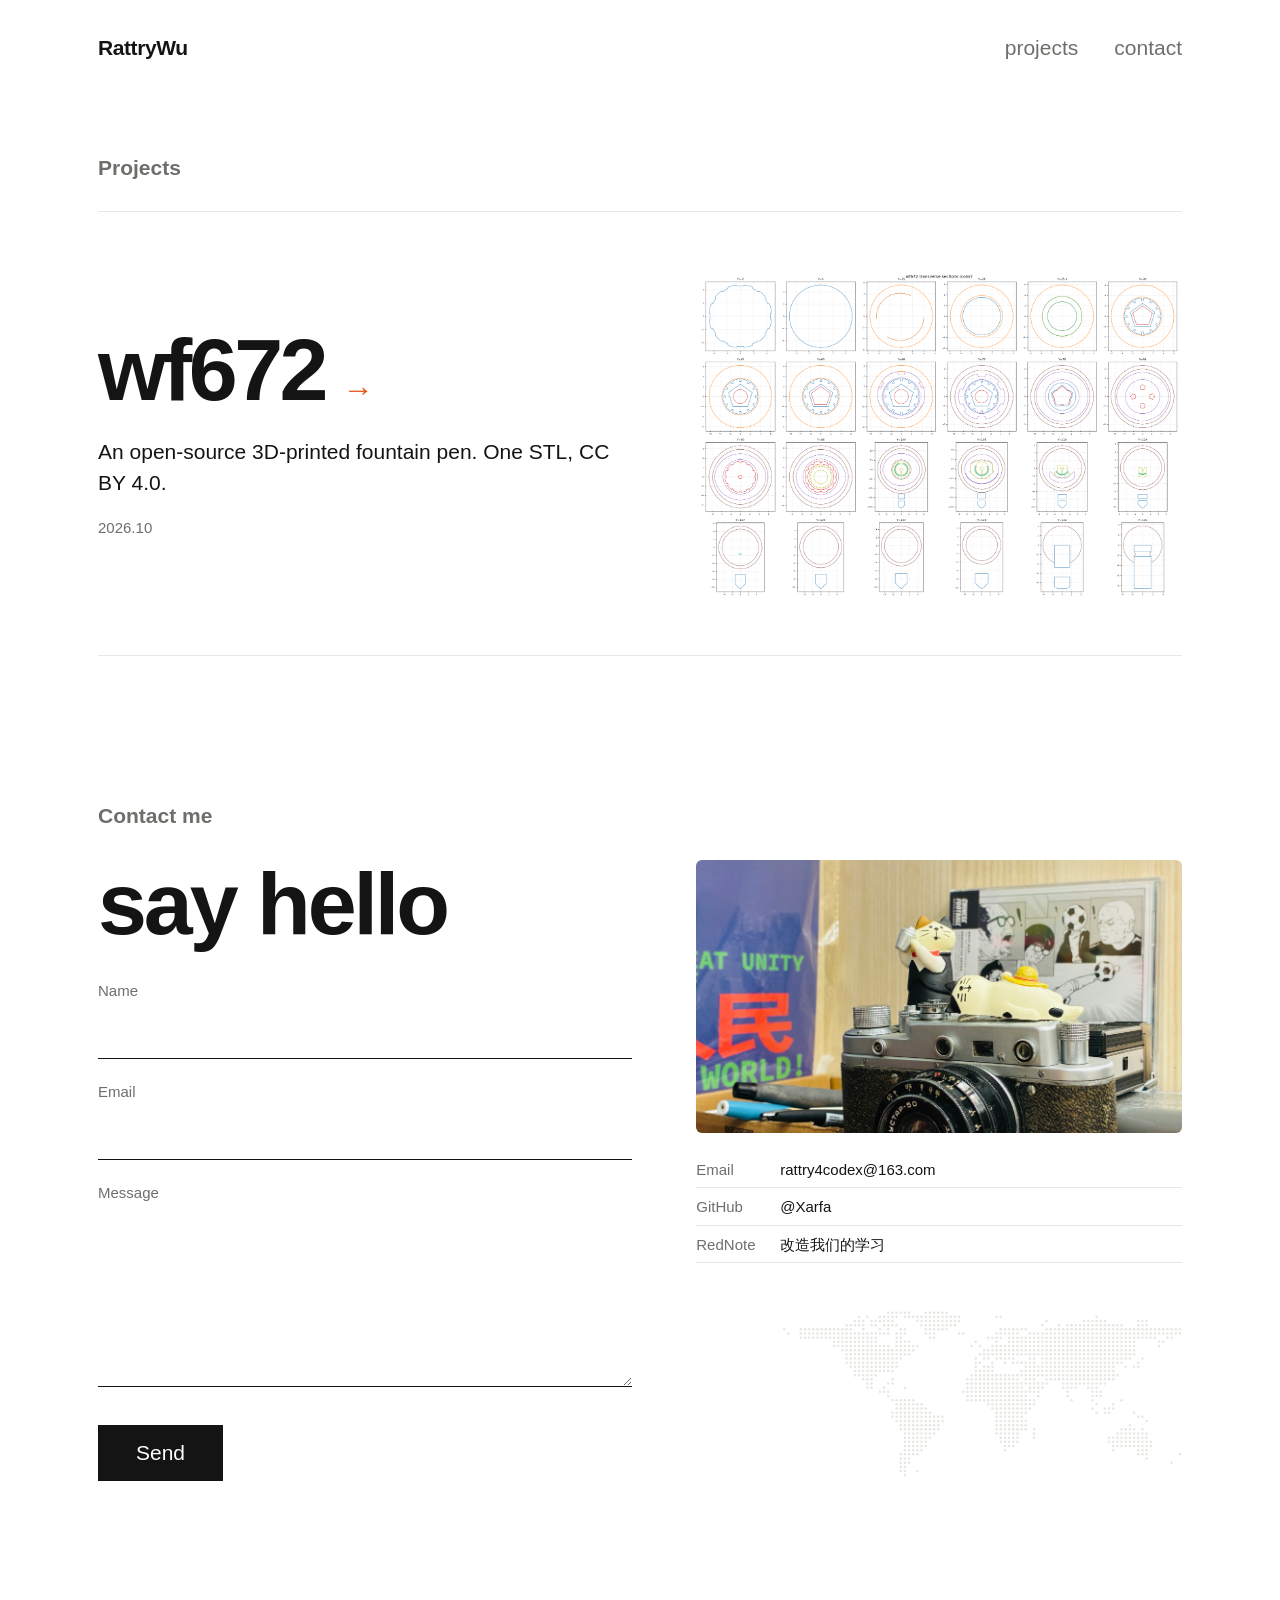
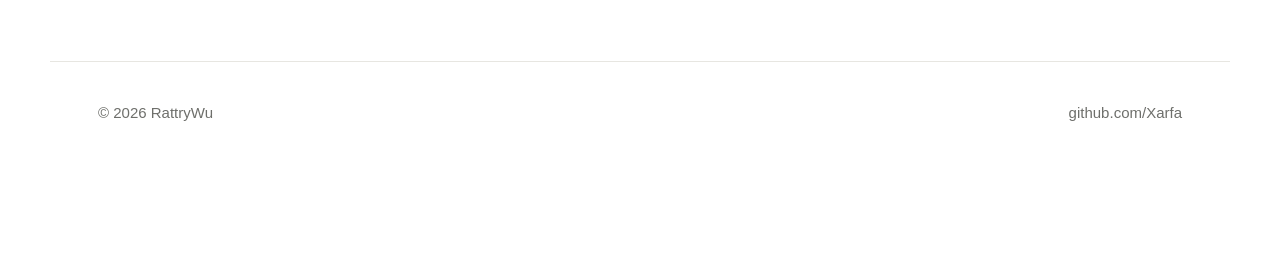
==== index.html @ 5358d97d "Version the visitors script URL to bust cache" ====
<!doctype html>
<html lang="en">
<head>
<meta charset="utf-8">
<meta name="viewport" content="width=device-width, initial-scale=1">
<title>RattryWu</title>
<meta name="description" content="RattryWu — industrial design, engineered in the open. Current project: wf672, an open-source 3D-printed fountain pen.">
<meta property="og:title" content="RattryWu">
<meta property="og:description" content="Industrial design, engineered in the open. wf672 — an open-source 3D-printed fountain pen.">
<meta property="og:image" content="assets/sec_trans_color.png">
<link rel="icon" href="favicon.svg" type="image/svg+xml">
<link rel="stylesheet" href="style.css">
</head>
<body>

<header class="top">
  <a class="wordmark" href="#top">RattryWu</a>
  <nav class="nav">
    <a href="#projects">projects</a>
    <a href="#contact">contact</a>
  </nav>
</header>

<main id="top">

  <!-- ============ PROJECTS ============ -->
  <section class="projects" id="projects">
    <div class="wrap">
      <p class="label">Projects</p>

      <a class="project-bar" href="wf672/">
        <div>
          <span class="project-name">wf672<span class="arrow">→</span></span>
          <p class="project-desc">An open-source 3D-printed fountain pen. One STL, CC BY 4.0.</p>
          <p class="project-meta">2026.10</p>
        </div>
        <figure class="project-plate">
          <img src="assets/sec_trans_color.png" alt="wf672 transverse sections plate" loading="lazy">
        </figure>
      </a>

    </div>
  </section>

  <!-- ============ CONTACT ============ -->
  <section class="contact" id="contact">
    <div class="wrap">
      <p class="label">Contact me</p>
      <div class="contact-grid">
        <div>
          <h2>say hello</h2>
          <form action="https://formsubmit.co/rattry4codex@163.com" method="POST">
            <input type="hidden" name="_subject" value="New message from xarfa.github.io/wffp">
            <input type="hidden" name="_captcha" value="false">
            <input type="hidden" name="_template" value="table">
            <div class="row">
              <label for="f-name">Name</label>
              <input id="f-name" type="text" name="name" autocomplete="name" required>
            </div>
            <div class="row">
              <label for="f-email">Email</label>
              <input id="f-email" type="email" name="email" autocomplete="email" required>
            </div>
            <div class="row">
              <label for="f-msg">Message</label>
              <textarea id="f-msg" name="message" rows="5" required></textarea>
            </div>
            <button class="btn" type="submit">Send</button>
          </form>
        </div>
        <div>
          <figure class="contact-photo">
            <img src="assets/contact-me.jpg" alt="The shelf where the pen lives" loading="lazy">
          </figure>
          <div class="contact-links">
            <a href="mailto:rattry4codex@163.com"><span class="k">Email</span>rattry4codex@163.com</a>
            <a href="https://github.com/Xarfa" target="_blank" rel="noopener"><span class="k">GitHub</span>@Xarfa</a>
            <a href="https://www.xiaohongshu.com/user/profile/65b21361000000000e00224f" target="_blank" rel="noopener"><span class="k">RedNote</span>改造我们的学习</a>
          </div>
          <div class="visitors" id="visitors"></div>
        </div>
      </div>
    </div>
  </section>

</main>

<footer class="foot">
  <span>© 2026 RattryWu</span>
  <a href="https://github.com/Xarfa" target="_blank" rel="noopener">github.com/Xarfa</a>
</footer>

<script src="assets/visitors.js?v=20261005b" defer></script>
</body>
</html>
---- style.css ----
/* wffp — RattryWu. hand-built, no framework. swiss/braun minimal, one orange accent.
   font sizes: exactly three — display / text / fine. */

:root {
  --bg: #ffffff;
  --ink: #141414;
  --mute: #6e6f6b;
  --line: #e7e6e1;
  --accent: #e8571a; /* the pen's o-ring orange */
  --max: 1180px;
  --pad: clamp(20px, 4vw, 48px);
  --fs-display: clamp(44px, 7vw, 88px);
  --fs-text: 21px;
  --fs-fine: 15px;
}

* { margin: 0; padding: 0; box-sizing: border-box; }

html { scroll-behavior: smooth; }

body {
  background: var(--bg);
  color: var(--ink);
  font-family: "Helvetica Neue", Helvetica, Arial, "Segoe UI", sans-serif;
  font-size: var(--fs-text);
  line-height: 1.5;
  -webkit-font-smoothing: antialiased;
}

a { color: inherit; text-decoration: none; }
img { display: block; max-width: 100%; height: auto; }

.wrap {
  max-width: var(--max);
  margin: 0 auto;
  padding: 0 var(--pad);
}

/* ---------- header ---------- */
.top {
  display: flex;
  justify-content: space-between;
  align-items: baseline;
  padding: 32px var(--pad);
  max-width: var(--max);
  margin: 0 auto;
}
.wordmark {
  font-weight: 700;
  font-size: var(--fs-text);
  letter-spacing: -0.02em;
}
.wordmark:hover { color: var(--accent); }
.nav { display: flex; gap: 36px; font-size: var(--fs-text); }
.nav a { color: var(--mute); }
.nav a:hover { color: var(--ink); }

/* ---------- section labels ---------- */
.label {
  font-size: var(--fs-text);
  font-weight: 700;
  color: var(--mute);
  margin-bottom: 28px;
}

/* ---------- projects ---------- */
.projects { padding: 56px 0 24px; }

.project-bar {
  display: grid;
  grid-template-columns: 1.1fr 1fr;
  gap: clamp(24px, 5vw, 72px);
  align-items: center;
  padding: 56px 0;
  border-top: 1px solid var(--line);
}
.project-bar:last-of-type { border-bottom: 1px solid var(--line); }

.project-name {
  font-size: var(--fs-display);
  font-weight: 700;
  letter-spacing: -0.04em;
  line-height: 0.95;
  display: inline-flex;
  align-items: baseline;
  gap: 18px;
}
.project-name .arrow {
  font-size: 0.35em;
  color: var(--accent);
  transition: transform 0.25s ease;
}
.project-bar:hover .arrow { transform: translateX(10px); }
.project-desc {
  margin-top: 24px;
  max-width: 46ch;
}
.project-meta {
  margin-top: 18px;
  font-size: var(--fs-fine);
  color: var(--mute);
}
.project-plate { overflow: hidden; border-radius: 6px; }
.project-plate img { width: 100%; transition: transform 0.6s ease; }
.project-bar:hover .project-plate img { transform: scale(1.03); }

/* ---------- contact ---------- */
.contact { padding: 120px 0 180px; }
.contact-grid {
  display: grid;
  grid-template-columns: 1.1fr 1fr;
  gap: clamp(24px, 5vw, 72px);
  align-items: start;
  margin-top: 8px;
}
.contact h2 {
  font-size: var(--fs-display);
  font-weight: 700;
  letter-spacing: -0.035em;
  line-height: 1;
  margin-bottom: 32px;
}

form .row { margin-bottom: 22px; }
form label {
  display: block;
  font-size: var(--fs-fine);
  color: var(--mute);
  margin-bottom: 8px;
}
form input, form textarea {
  width: 100%;
  border: none;
  border-bottom: 1px solid var(--ink);
  background: transparent;
  font: inherit;
  font-size: var(--fs-text);
  padding: 8px 0;
  border-radius: 0;
}
form input:focus, form textarea:focus { outline: none; border-bottom-color: var(--accent); }
form textarea { resize: vertical; min-height: 120px; }

.btn {
  display: inline-block;
  margin-top: 8px;
  padding: 16px 38px;
  background: var(--ink);
  color: var(--bg);
  font-size: var(--fs-text);
  border: none;
  cursor: pointer;
  transition: background 0.25s ease;
}
.btn:hover { background: var(--accent); }

.contact-photo { border-radius: 6px; overflow: hidden; }
.contact-photo img { width: 100%; }
.contact-links {
  margin-top: 26px;
  font-size: var(--fs-fine);
  display: grid;
  gap: 8px;
}
.contact-links a { border-bottom: 1px solid var(--line); padding-bottom: 6px; }
.contact-links a:hover { color: var(--accent); }
.contact-links .k { color: var(--mute); display: inline-block; width: 84px; }

/* ---------- visitor cities ---------- */
.visitors {
  margin-top: 44px;
  display: flex;
  flex-direction: column;
  align-items: flex-end;
}
.visitors svg { width: 400px; max-width: 100%; height: auto; display: block; }
.visitors .v-cities {
  margin-top: 12px;
  font-size: var(--fs-fine);
  color: var(--mute);
  text-align: right;
  max-width: 400px;
  line-height: 1.7;
}

/* ---------- footer ---------- */
.foot {
  border-top: 1px solid var(--line);
  padding: 40px var(--pad) 140px;
  display: flex;
  justify-content: space-between;
  gap: 16px;
  flex-wrap: wrap;
  font-size: var(--fs-fine);
  color: var(--mute);
  max-width: var(--max);
  margin: 0 auto;
}
.foot a:hover { color: var(--ink); }

/* ---------- project page ---------- */
.proj-head { padding: 28px 0 8px; }
.proj-head h1 {
  font-size: var(--fs-display);
  font-weight: 700;
  letter-spacing: -0.045em;
  line-height: 0.9;
}
.proj-head .sub { margin-top: 16px; color: var(--mute); max-width: 60ch; }

.prose { max-width: 68ch; padding: 48px 0; }
.prose h2 {
  font-size: var(--fs-text);
  font-weight: 700;
  color: var(--mute);
  margin: 48px 0 16px;
}
.prose h2:first-child { margin-top: 0; }
.prose p { margin-bottom: 16px; max-width: 66ch; }

.plate { margin: 32px 0; }
.plate img { width: 100%; border-radius: 6px; }
.plate figcaption {
  margin-top: 10px;
  font-size: var(--fs-fine);
  color: var(--mute);
  display: flex;
  justify-content: space-between;
  gap: 16px;
}

.repo-link {
  display: inline-flex;
  align-items: center;
  gap: 12px;
  margin-top: 8px;
  font-size: var(--fs-text);
  border-bottom: 1px solid var(--ink);
  padding-bottom: 4px;
}
.repo-link:hover { color: var(--accent); border-bottom-color: var(--accent); }

.back {
  display: inline-block;
  font-size: var(--fs-text);
  color: var(--mute);
  padding: 20px 0 0;
}
.back:hover { color: var(--ink); }

/* ---------- responsive ---------- */
@media (max-width: 820px) {
  .project-bar, .contact-grid { grid-template-columns: 1fr; }
  .project-bar { padding: 40px 0; }
  .contact { padding: 72px 0 120px; }
  .visitors { align-items: flex-start; }
  .visitors .v-cities { text-align: left; }
}
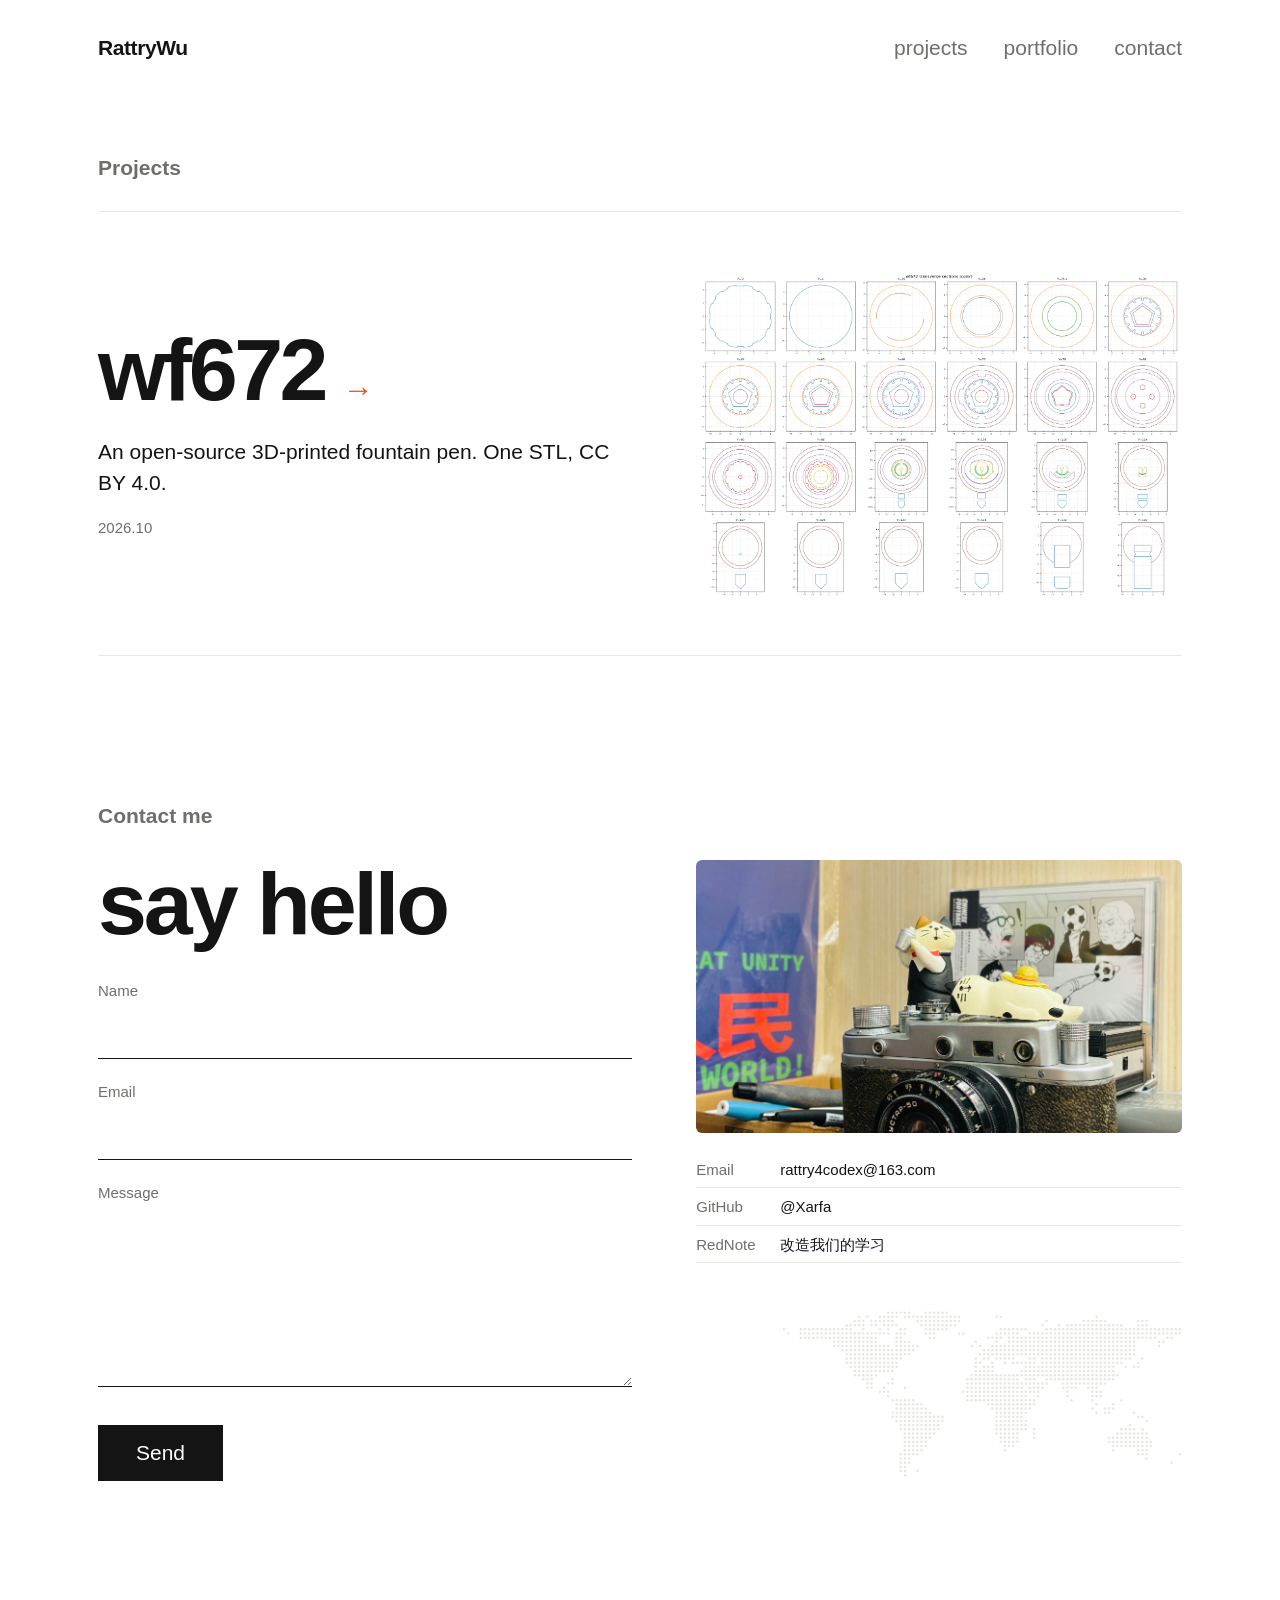
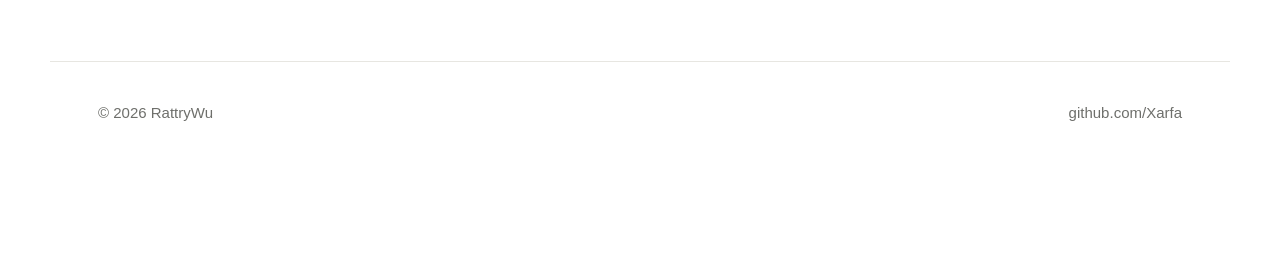
==== commit 58cefa62: "feat: add portfolio-2026 — password-protected design portfolio (AES-encrypted media), link from nav" ====
--- a/index.html
+++ b/index.html
@@ -17,6 +17,7 @@
   <a class="wordmark" href="#top">RattryWu</a>
   <nav class="nav">
     <a href="#projects">projects</a>
+    <a href="portfolio-2026/">portfolio</a>
     <a href="#contact">contact</a>
   </nav>
 </header>
@@ -90,6 +91,6 @@
   <a href="https://github.com/Xarfa" target="_blank" rel="noopener">github.com/Xarfa</a>
 </footer>
 
-<script src="assets/visitors.js?v=20261005b" defer></script>
+<script src="assets/visitors.js?v=20261005c" defer></script>
 </body>
 </html>
--- a/style.css
+++ b/style.css
@@ -240,6 +240,25 @@
 }
 .repo-link:hover { color: var(--accent); border-bottom-color: var(--accent); }
 
+/* ---------- changelog ---------- */
+.log { border-top: 1px solid var(--line); padding-top: 18px; }
+.log-date {
+  font-size: var(--fs-fine);
+  color: var(--mute);
+  font-variant-numeric: tabular-nums;
+}
+.log-line { margin-top: 4px; }
+.log-link { color: var(--accent); }
+.log-link:hover { border-bottom: 1px solid var(--accent); }
+.log-items { list-style: none; margin-top: 12px; display: grid; gap: 6px; }
+.log-items li {
+  font-size: var(--fs-fine);
+  color: var(--mute);
+  padding-left: 16px;
+  position: relative;
+}
+.log-items li::before { content: "—"; position: absolute; left: 0; color: var(--accent); }
+
 .back {
   display: inline-block;
   font-size: var(--fs-text);
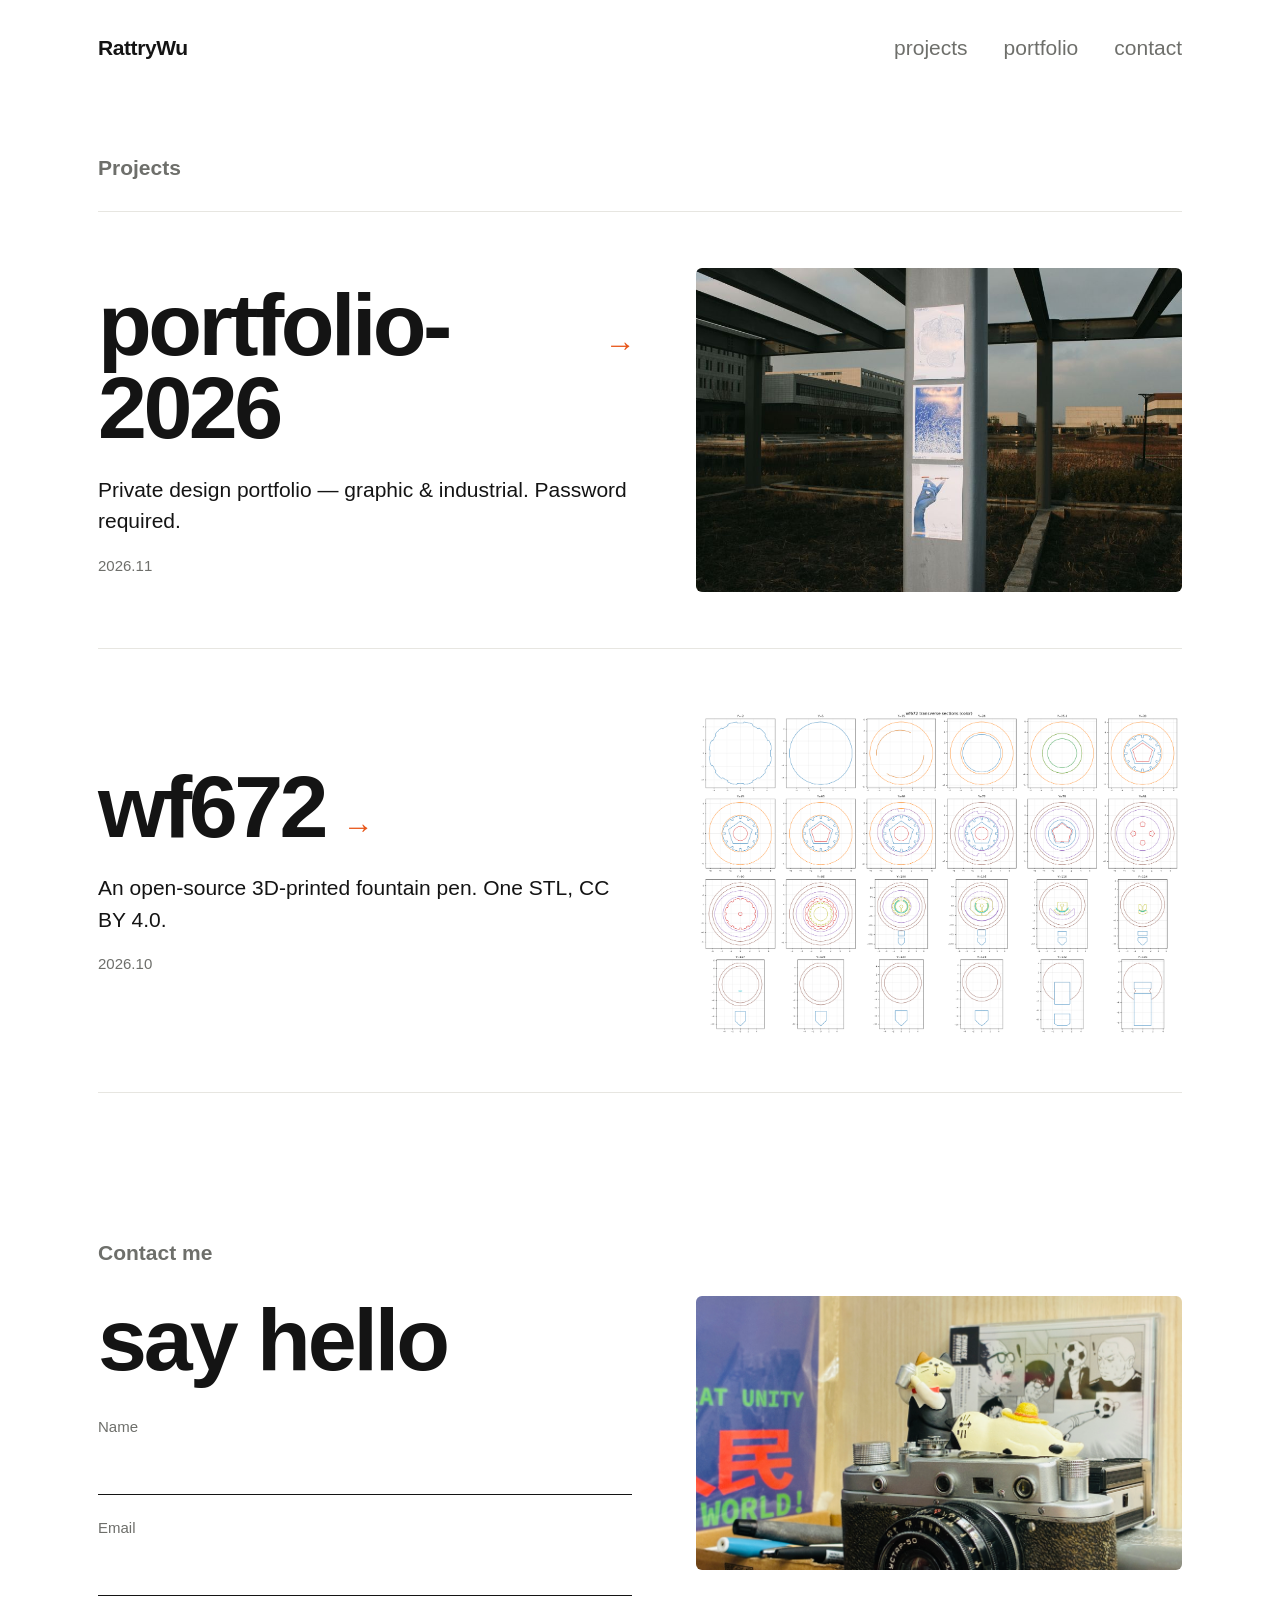
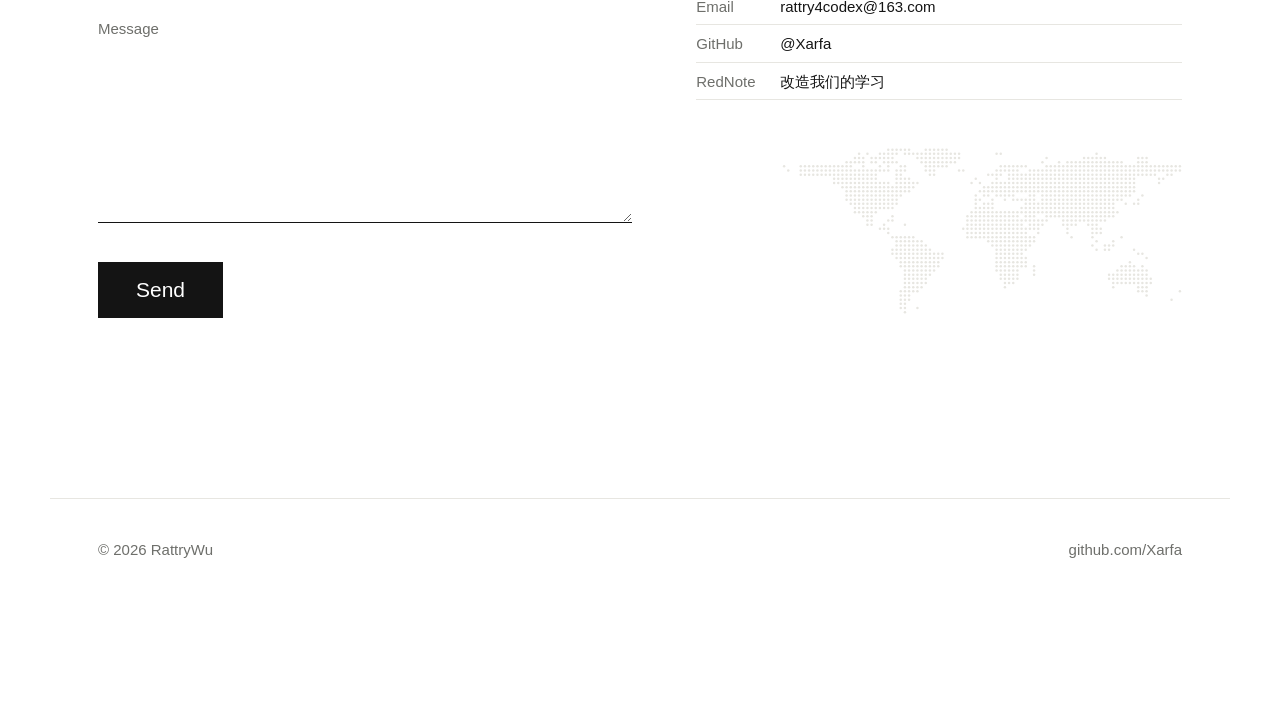
==== commit 121bf35e: "feat: encrypt brand icons too, real product icons (Fusion F, KeyShot mark, AutoCAD), software order," ====
--- a/index.html
+++ b/index.html
@@ -28,6 +28,17 @@
   <section class="projects" id="projects">
     <div class="wrap">
       <p class="label">Projects</p>
+
+      <a class="project-bar" href="portfolio-2026/">
+        <div>
+          <span class="project-name">portfolio-2026<span class="arrow">→</span></span>
+          <p class="project-desc">Private design portfolio — graphic &amp; industrial. Password required.</p>
+          <p class="project-meta">2026.11</p>
+        </div>
+        <figure class="project-plate">
+          <img src="assets/portfolio-teaser.jpg" alt="portfolio-2026 campaign posters on campus" loading="lazy">
+        </figure>
+      </a>
 
       <a class="project-bar" href="wf672/">
         <div>
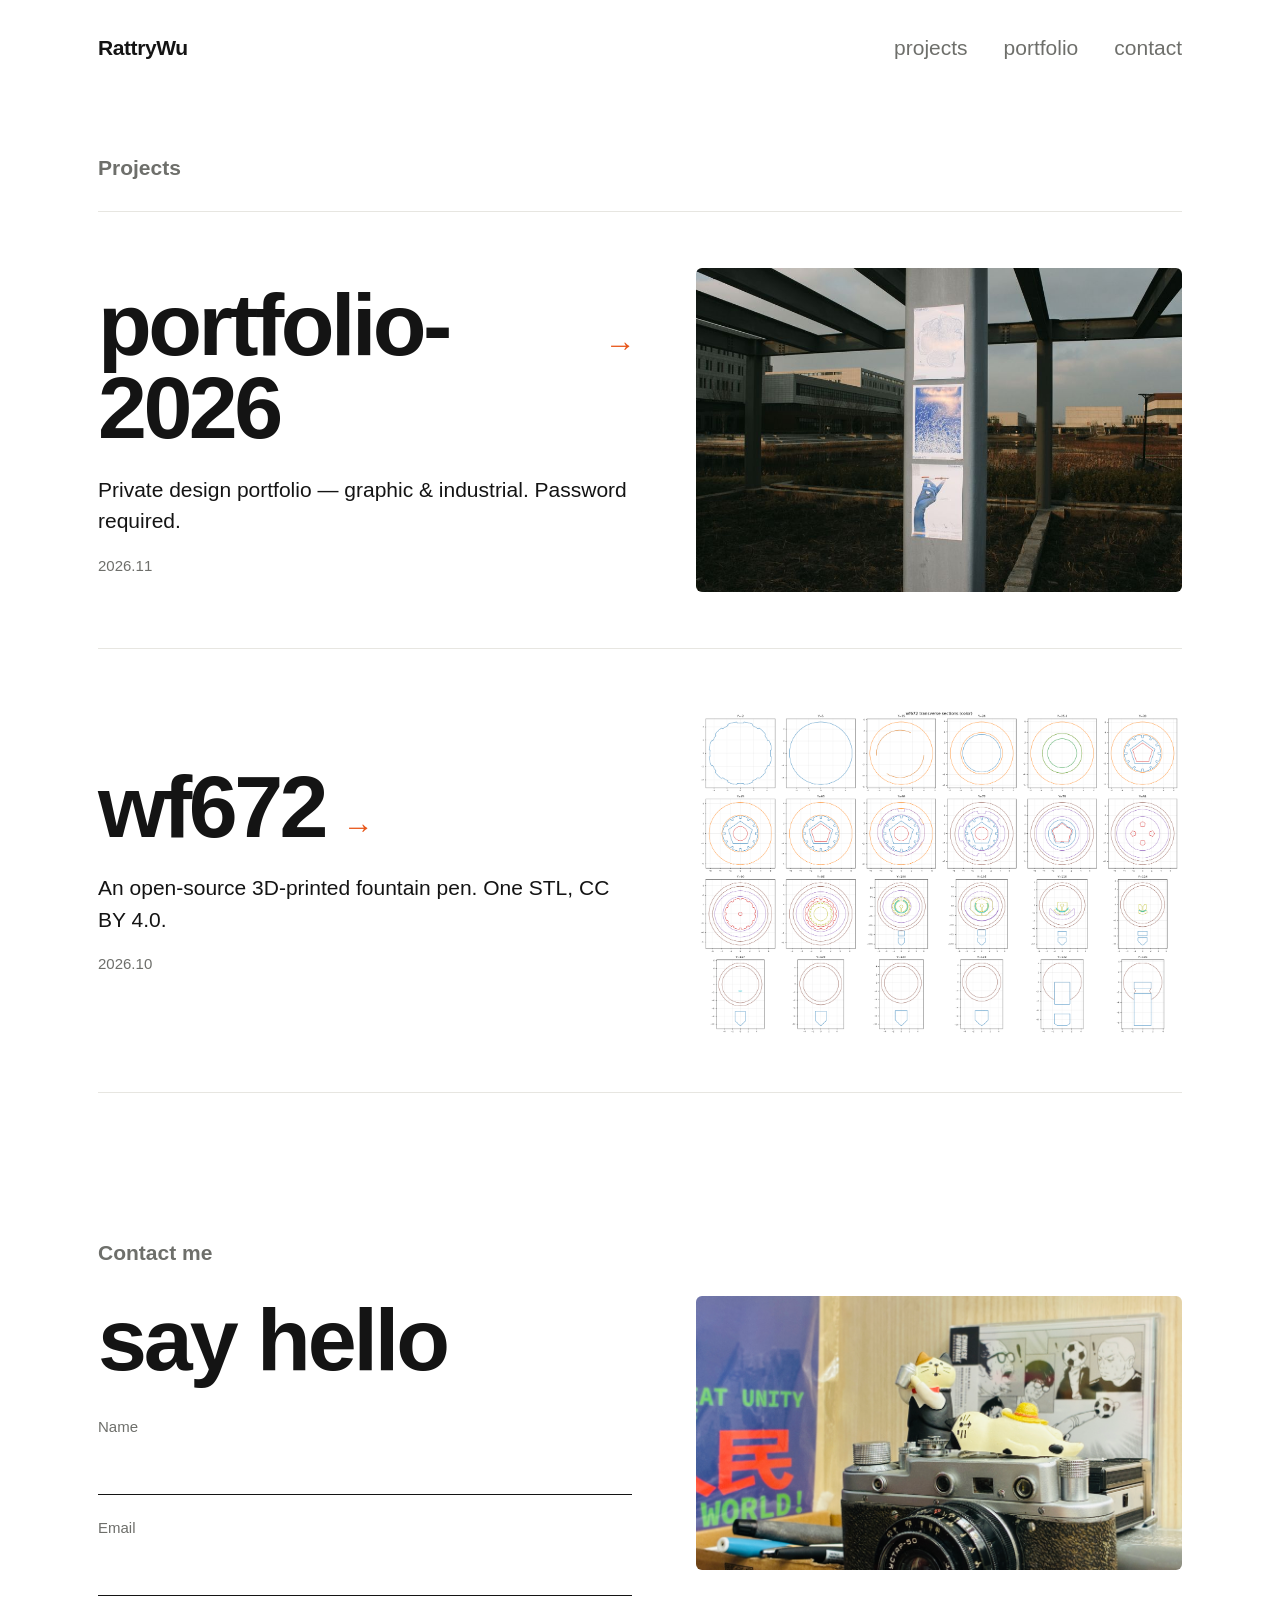
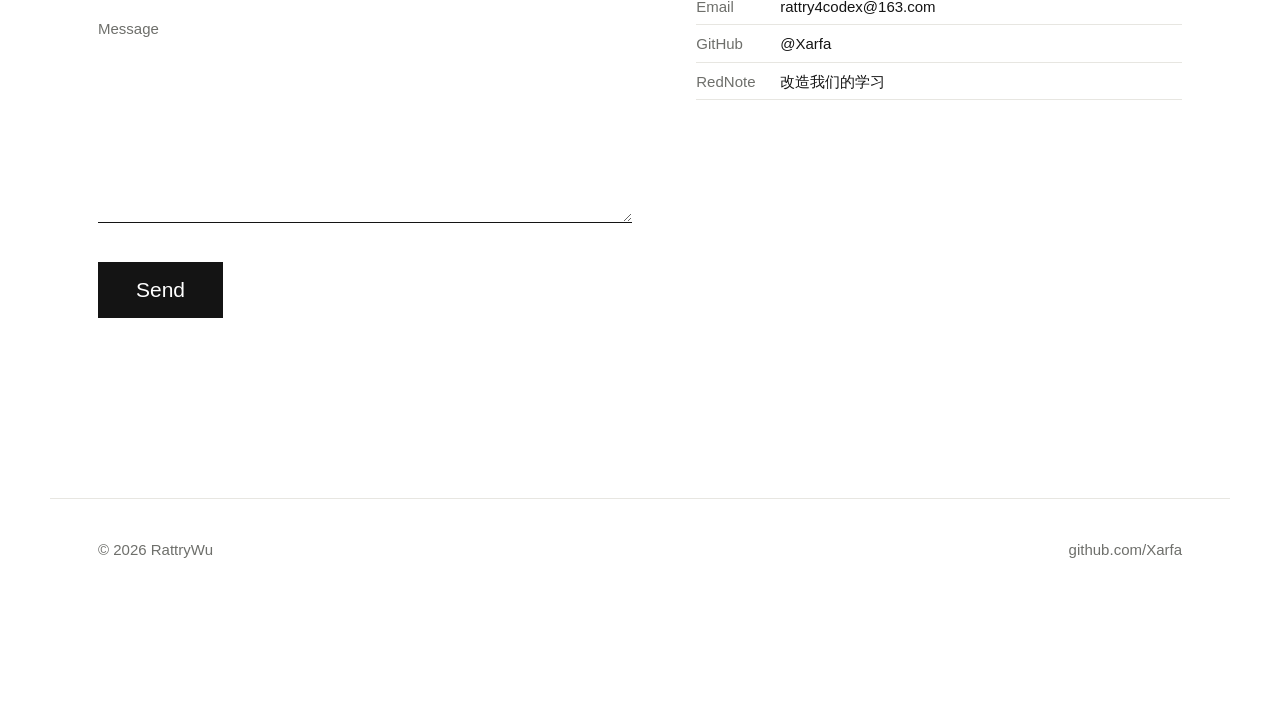
==== commit 8f912886: "remove visitor-cities widget — it pinged visitor IP geolocation to wffp-visitors.pages.dev on every " ====
--- a/index.html
+++ b/index.html
@@ -89,7 +89,6 @@
             <a href="https://github.com/Xarfa" target="_blank" rel="noopener"><span class="k">GitHub</span>@Xarfa</a>
             <a href="https://www.xiaohongshu.com/user/profile/65b21361000000000e00224f" target="_blank" rel="noopener"><span class="k">RedNote</span>改造我们的学习</a>
           </div>
-          <div class="visitors" id="visitors"></div>
         </div>
       </div>
     </div>
@@ -101,7 +100,5 @@
   <span>© 2026 RattryWu</span>
   <a href="https://github.com/Xarfa" target="_blank" rel="noopener">github.com/Xarfa</a>
 </footer>
-
-<script src="assets/visitors.js?v=20261005c" defer></script>
 </body>
 </html>
--- a/style.css
+++ b/style.css
@@ -166,23 +166,6 @@
 .contact-links a:hover { color: var(--accent); }
 .contact-links .k { color: var(--mute); display: inline-block; width: 84px; }
 
-/* ---------- visitor cities ---------- */
-.visitors {
-  margin-top: 44px;
-  display: flex;
-  flex-direction: column;
-  align-items: flex-end;
-}
-.visitors svg { width: 400px; max-width: 100%; height: auto; display: block; }
-.visitors .v-cities {
-  margin-top: 12px;
-  font-size: var(--fs-fine);
-  color: var(--mute);
-  text-align: right;
-  max-width: 400px;
-  line-height: 1.7;
-}
-
 /* ---------- footer ---------- */
 .foot {
   border-top: 1px solid var(--line);
@@ -272,6 +255,4 @@
   .project-bar, .contact-grid { grid-template-columns: 1fr; }
   .project-bar { padding: 40px 0; }
   .contact { padding: 72px 0 120px; }
-  .visitors { align-items: flex-start; }
-  .visitors .v-cities { text-align: left; }
-}
+}
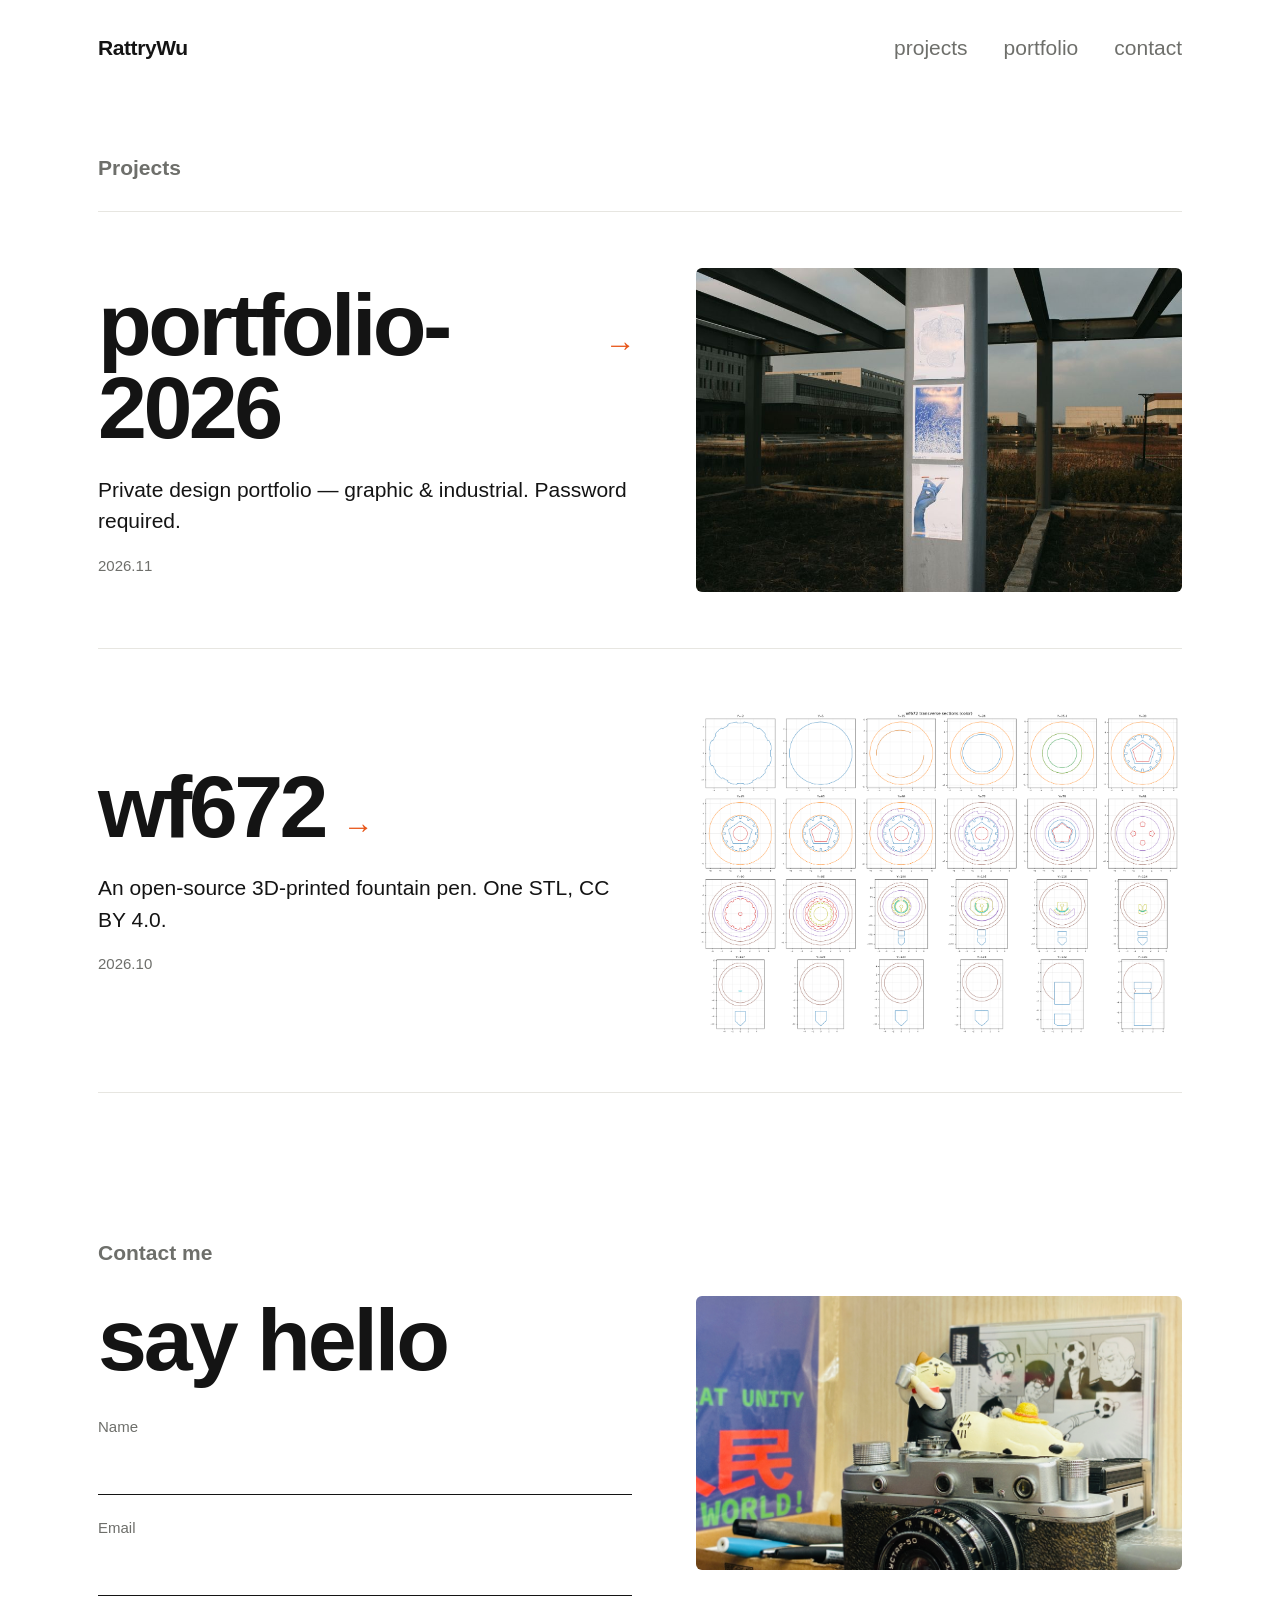
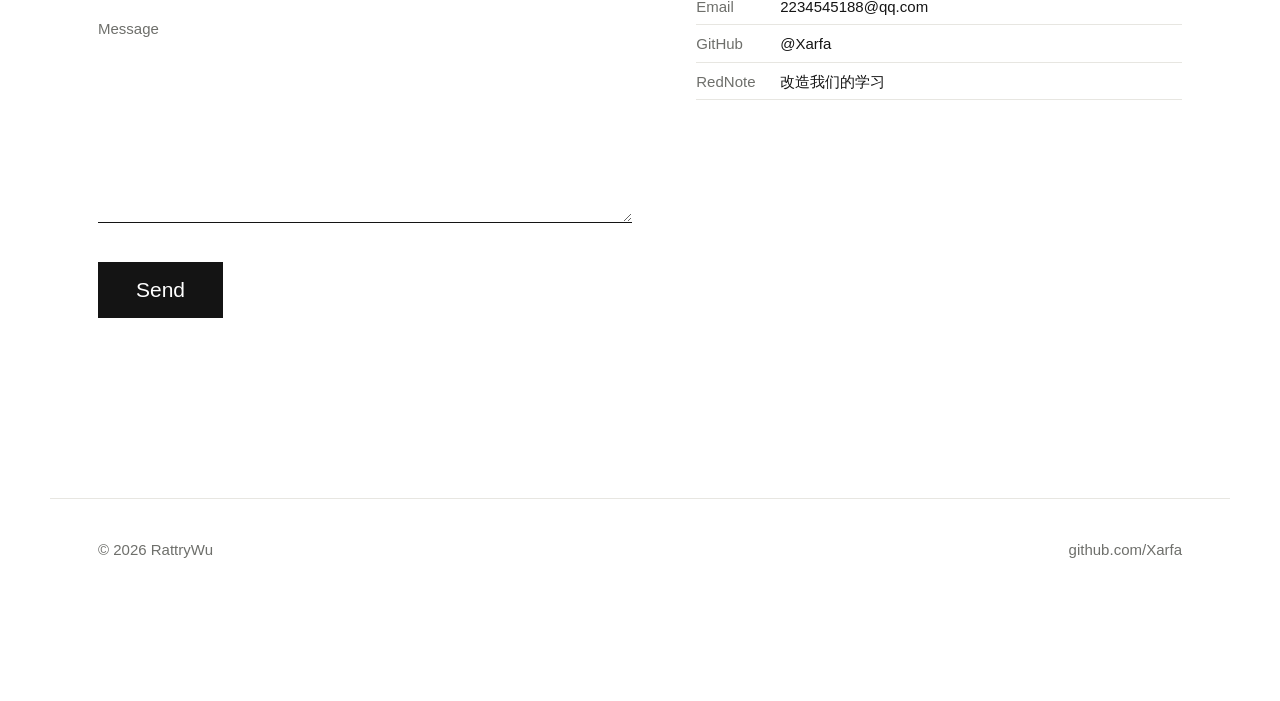
==== commit 08110e69: "contact: rebind FormSubmit + mailto to 2234545188@qq.com" ====
--- a/index.html
+++ b/index.html
@@ -61,7 +61,7 @@
       <div class="contact-grid">
         <div>
           <h2>say hello</h2>
-          <form action="https://formsubmit.co/rattry4codex@163.com" method="POST">
+          <form action="https://formsubmit.co/2234545188@qq.com" method="POST">
             <input type="hidden" name="_subject" value="New message from xarfa.github.io/wffp">
             <input type="hidden" name="_captcha" value="false">
             <input type="hidden" name="_template" value="table">
@@ -85,7 +85,7 @@
             <img src="assets/contact-me.jpg" alt="The shelf where the pen lives" loading="lazy">
           </figure>
           <div class="contact-links">
-            <a href="mailto:rattry4codex@163.com"><span class="k">Email</span>rattry4codex@163.com</a>
+            <a href="mailto:2234545188@qq.com"><span class="k">Email</span>2234545188@qq.com</a>
             <a href="https://github.com/Xarfa" target="_blank" rel="noopener"><span class="k">GitHub</span>@Xarfa</a>
             <a href="https://www.xiaohongshu.com/user/profile/65b21361000000000e00224f" target="_blank" rel="noopener"><span class="k">RedNote</span>改造我们的学习</a>
           </div>
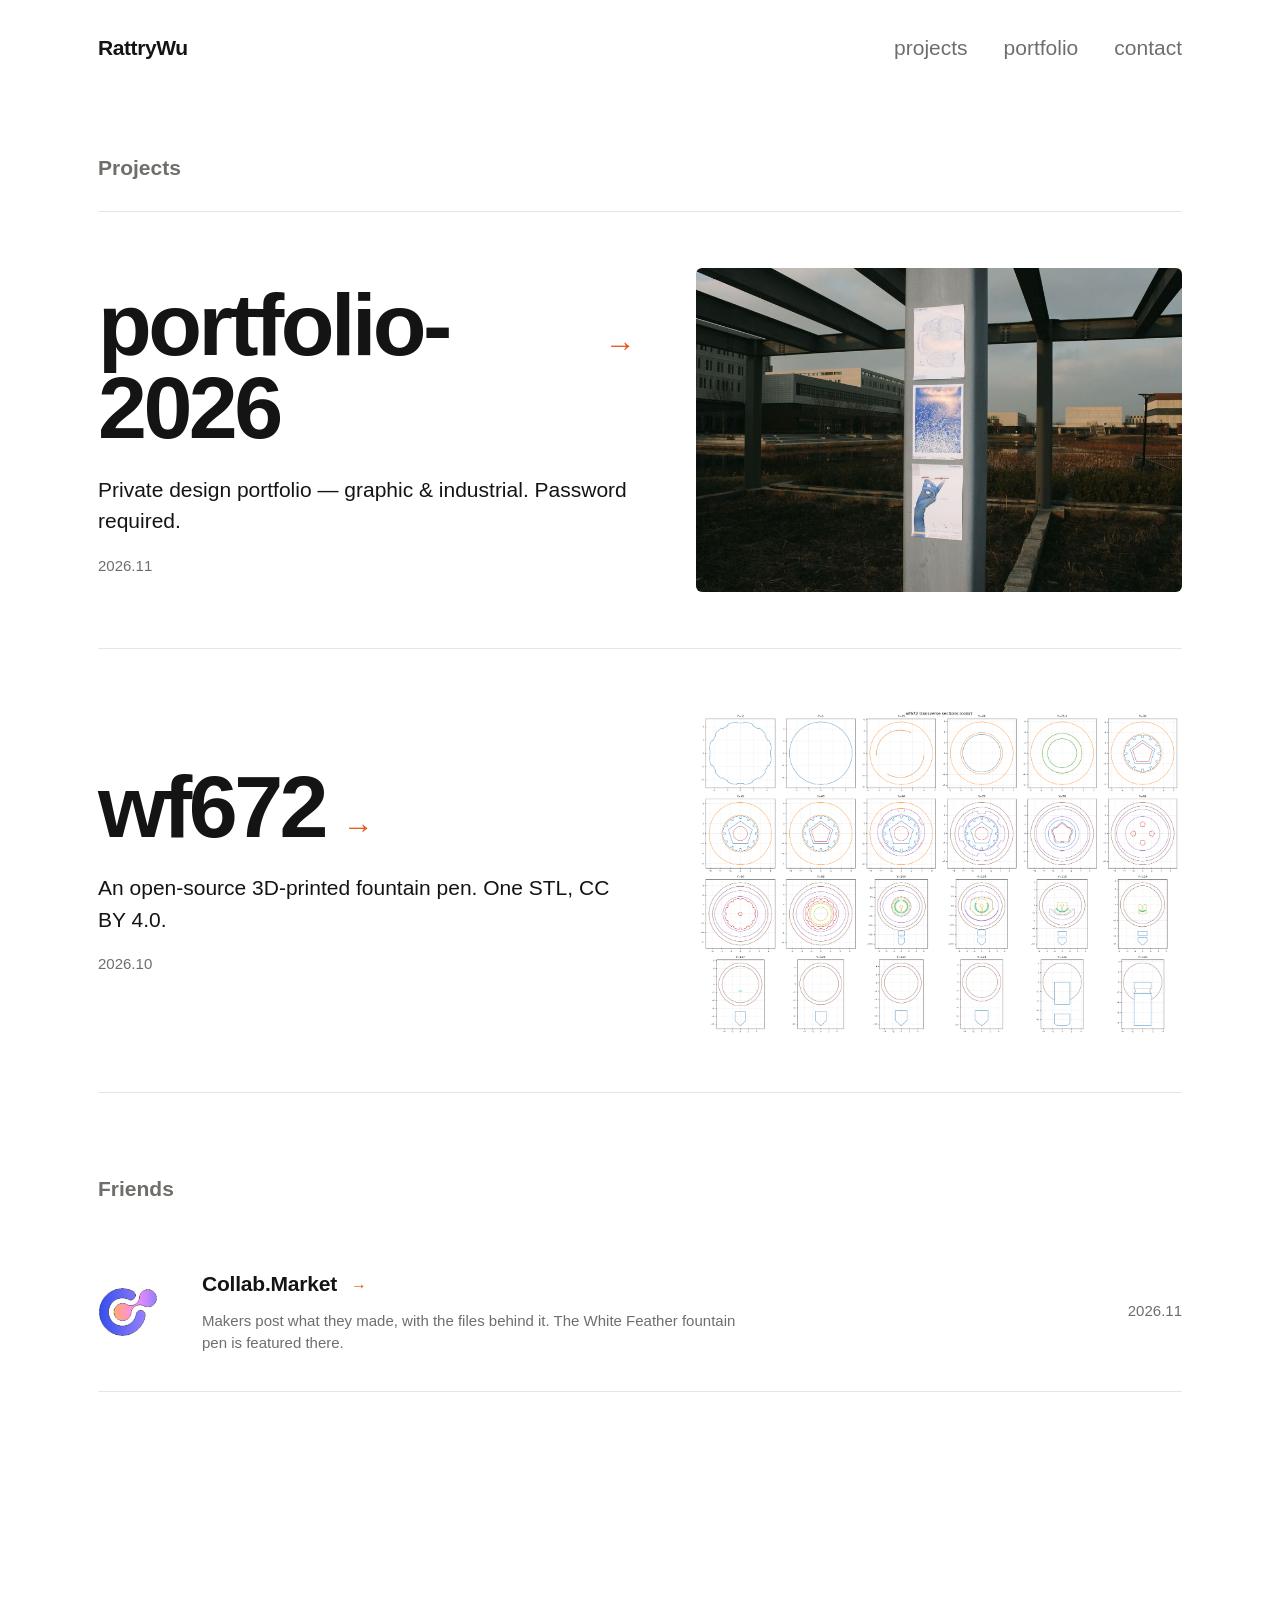
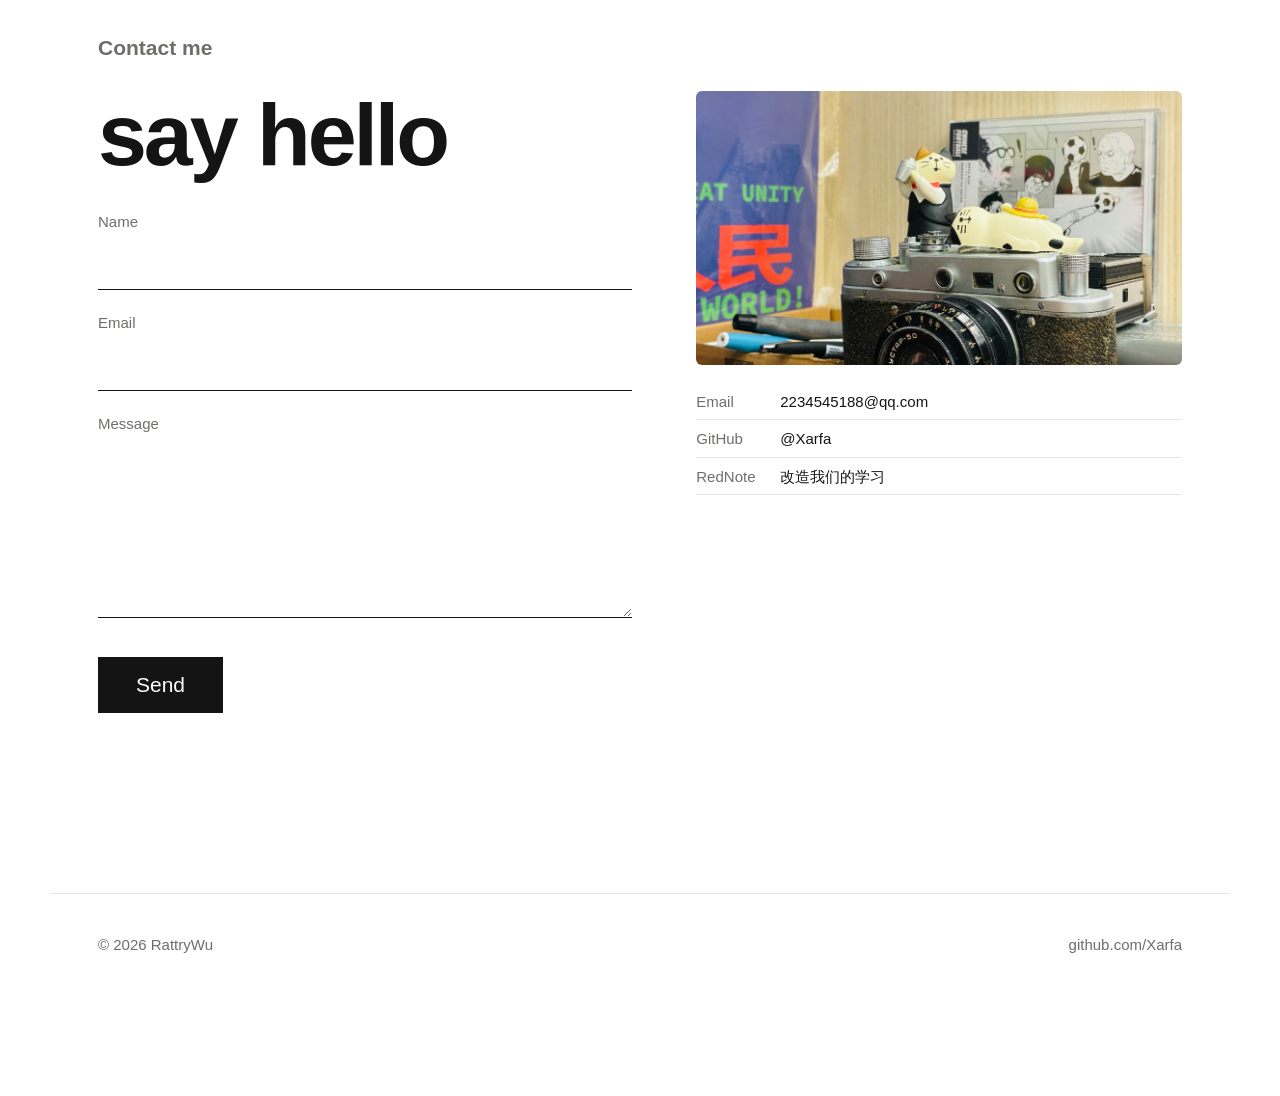
==== commit 39538439: "feat: featured on Collab.Market — changelog entry + friends link, drop stale v1.0.0 section plates" ====
--- a/index.html
+++ b/index.html
@@ -54,6 +54,21 @@
     </div>
   </section>
 
+  <!-- ============ FRIENDS ============ -->
+  <section class="friends" id="friends">
+    <div class="wrap">
+      <p class="label">Friends</p>
+      <a class="friend-bar" href="https://collab.market/xarfa/white-feather-fountain-pen" target="_blank" rel="noopener">
+        <img class="friend-mark" src="assets/collab-market-mark.png" alt="Collab.Market mark" loading="lazy">
+        <span class="friend-text">
+          <span class="friend-name">Collab.Market<span class="arrow">→</span></span>
+          <span class="friend-desc">Makers post what they made, with the files behind it. The White Feather fountain pen is featured there.</span>
+        </span>
+        <span class="friend-meta">2026.11</span>
+      </a>
+    </div>
+  </section>
+
   <!-- ============ CONTACT ============ -->
   <section class="contact" id="contact">
     <div class="wrap">
--- a/style.css
+++ b/style.css
@@ -166,6 +166,46 @@
 .contact-links a:hover { color: var(--accent); }
 .contact-links .k { color: var(--mute); display: inline-block; width: 84px; }
 
+/* ---------- friends ---------- */
+.friends { padding: 56px 0 120px; }
+.friend-bar {
+  display: flex;
+  align-items: center;
+  gap: clamp(20px, 4vw, 44px);
+  padding: 36px 0;
+  border-bottom: 1px solid var(--line);
+}
+.friend-mark { flex: none; width: 60px; height: auto; }
+.friend-text { flex: 1; min-width: 0; }
+.friend-name {
+  font-size: var(--fs-text);
+  font-weight: 700;
+  letter-spacing: -0.01em;
+  display: inline-flex;
+  align-items: baseline;
+  gap: 14px;
+}
+.friend-name .arrow {
+  font-size: 0.75em;
+  color: var(--accent);
+  transition: transform 0.25s ease;
+}
+.friend-bar:hover .friend-name { color: var(--accent); }
+.friend-bar:hover .arrow { transform: translateX(10px); }
+.friend-desc {
+  display: block;
+  margin-top: 10px;
+  font-size: var(--fs-fine);
+  color: var(--mute);
+  max-width: 64ch;
+}
+.friend-meta {
+  flex: none;
+  font-size: var(--fs-fine);
+  color: var(--mute);
+  font-variant-numeric: tabular-nums;
+}
+
 /* ---------- footer ---------- */
 .foot {
   border-top: 1px solid var(--line);
@@ -255,4 +295,8 @@
   .project-bar, .contact-grid { grid-template-columns: 1fr; }
   .project-bar { padding: 40px 0; }
   .contact { padding: 72px 0 120px; }
-}
+  .friends { padding: 40px 0 80px; }
+  .friend-bar { flex-wrap: wrap; gap: 20px; padding: 28px 0; }
+  .friend-mark { width: 44px; }
+  .friend-meta { width: 100%; }
+}
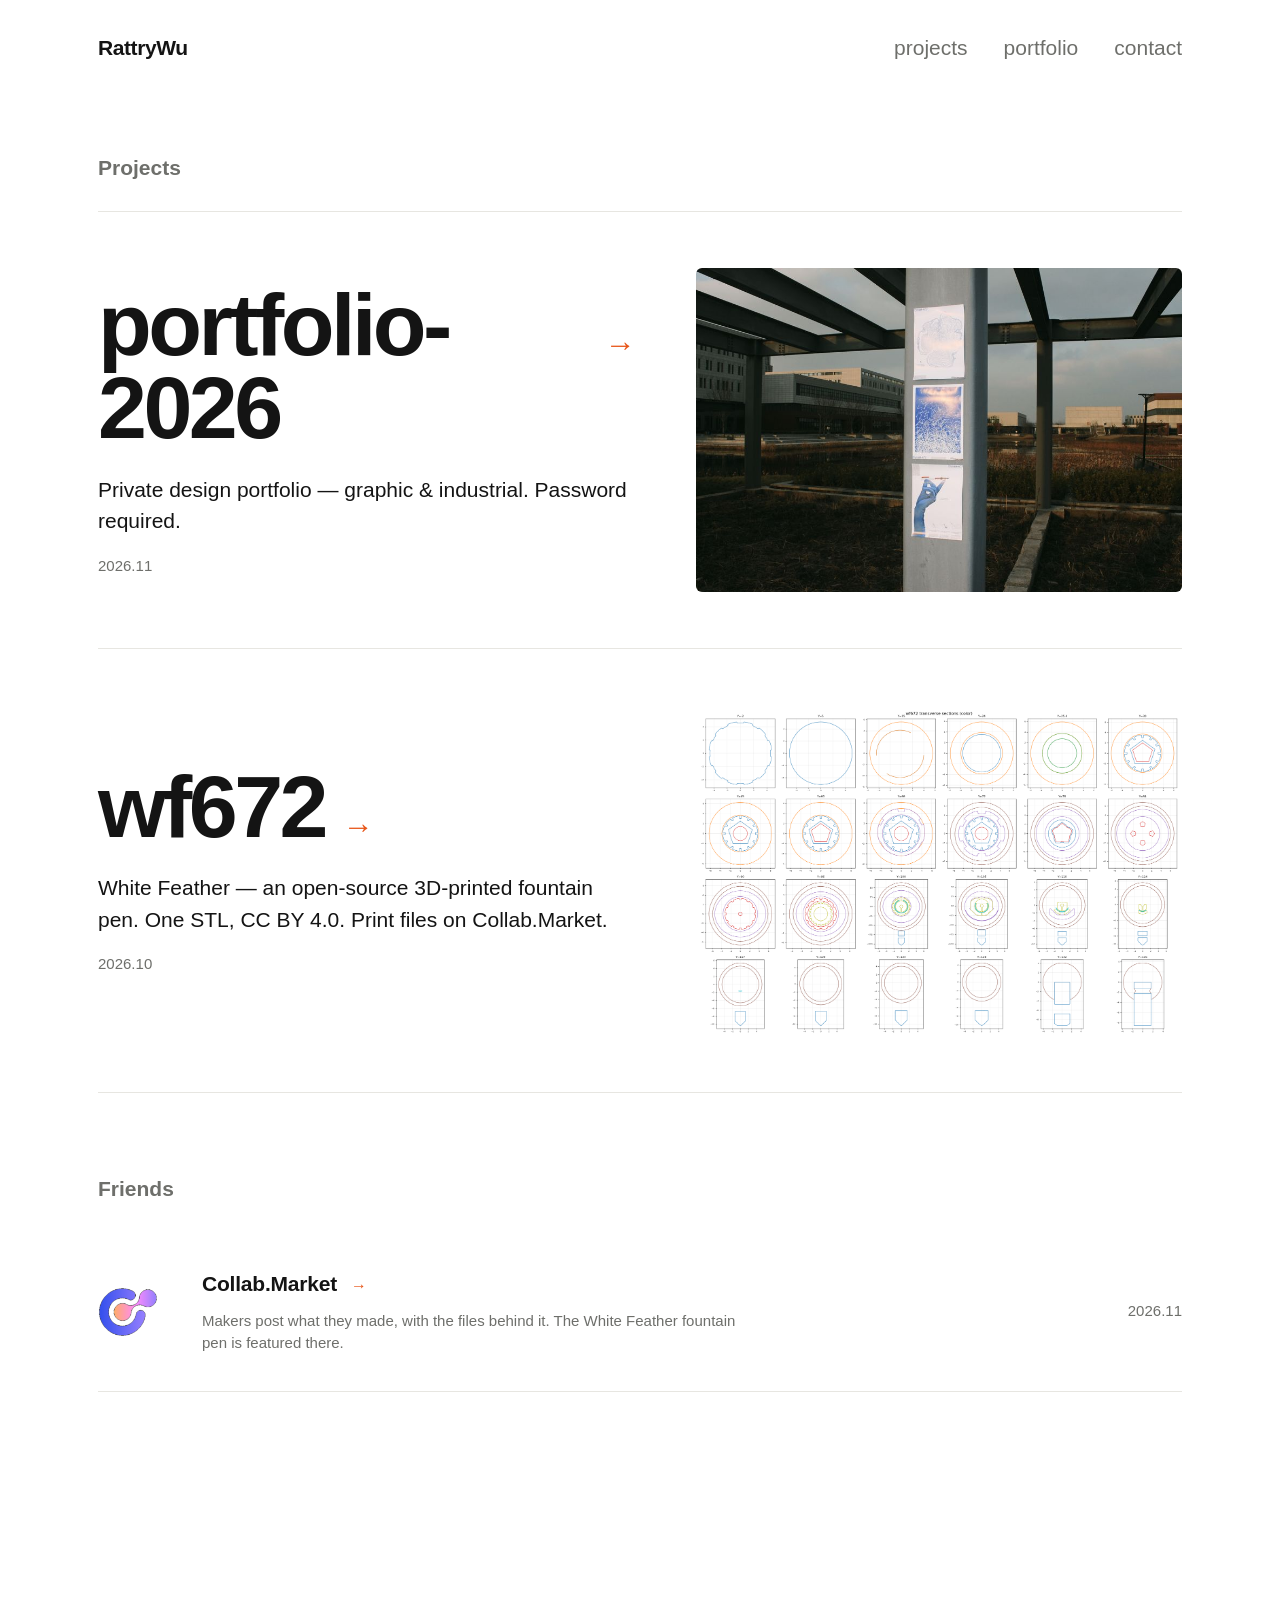
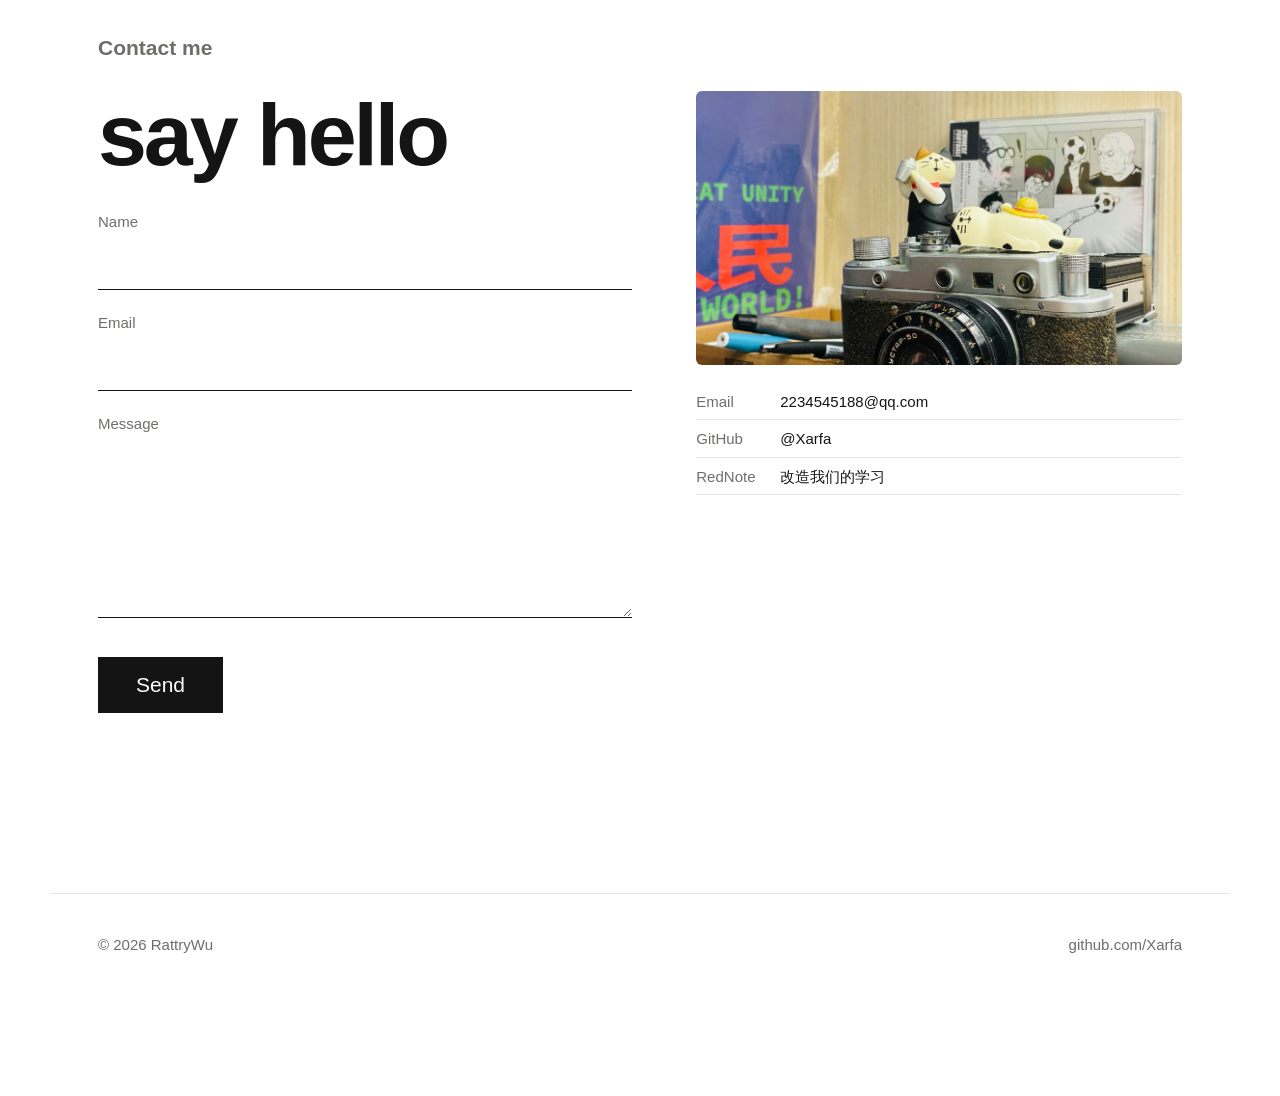
==== commit 039645d5: "share: absolute og:image + twitter card on both pages, Collab.Market link, White Feather naming, cop" ====
--- a/index.html
+++ b/index.html
@@ -4,10 +4,19 @@
 <meta charset="utf-8">
 <meta name="viewport" content="width=device-width, initial-scale=1">
 <title>RattryWu</title>
-<meta name="description" content="RattryWu — industrial design, engineered in the open. Current project: wf672, an open-source 3D-printed fountain pen.">
+<meta name="description" content="RattryWu — industrial design, engineered in the open. Current project: White Feather (wf672), an open-source 3D-printed fountain pen.">
 <meta property="og:title" content="RattryWu">
-<meta property="og:description" content="Industrial design, engineered in the open. wf672 — an open-source 3D-printed fountain pen.">
-<meta property="og:image" content="assets/sec_trans_color.png">
+<meta property="og:description" content="Industrial design, engineered in the open. White Feather (wf672) — an open-source 3D-printed fountain pen.">
+<meta property="og:image" content="https://xarfa.github.io/wffp/assets/og-card.png">
+<meta property="og:image:width" content="1200">
+<meta property="og:image:height" content="630">
+<meta property="og:url" content="https://xarfa.github.io/wffp/">
+<meta property="og:type" content="website">
+<meta property="og:site_name" content="RattryWu">
+<meta name="twitter:card" content="summary_large_image">
+<meta name="twitter:title" content="RattryWu">
+<meta name="twitter:description" content="Industrial design, engineered in the open. White Feather (wf672) — an open-source 3D-printed fountain pen.">
+<meta name="twitter:image" content="https://xarfa.github.io/wffp/assets/og-card.png">
 <link rel="icon" href="favicon.svg" type="image/svg+xml">
 <link rel="stylesheet" href="style.css">
 </head>
@@ -43,7 +52,7 @@
       <a class="project-bar" href="wf672/">
         <div>
           <span class="project-name">wf672<span class="arrow">→</span></span>
-          <p class="project-desc">An open-source 3D-printed fountain pen. One STL, CC BY 4.0.</p>
+          <p class="project-desc">White Feather — an open-source 3D-printed fountain pen. One STL, CC BY 4.0. Print files on Collab.Market.</p>
           <p class="project-meta">2026.10</p>
         </div>
         <figure class="project-plate">
--- a/style.css
+++ b/style.css
@@ -290,6 +290,32 @@
 }
 .back:hover { color: var(--ink); }
 
+/* ---------- share ---------- */
+.share-card {
+  margin-top: 20px;
+  border: 1px solid var(--line);
+  border-left: 3px solid var(--accent);
+  border-radius: 6px;
+  padding: 22px 24px;
+  display: flex;
+  align-items: center;
+  justify-content: space-between;
+  gap: 24px;
+  flex-wrap: wrap;
+}
+.share-text {
+  font-size: var(--fs-fine);
+  color: var(--mute);
+  max-width: 56ch;
+  line-height: 1.6;
+}
+.btn-small {
+  margin-top: 0;
+  padding: 10px 22px;
+  font-size: var(--fs-fine);
+  white-space: nowrap;
+}
+
 /* ---------- responsive ---------- */
 @media (max-width: 820px) {
   .project-bar, .contact-grid { grid-template-columns: 1fr; }
